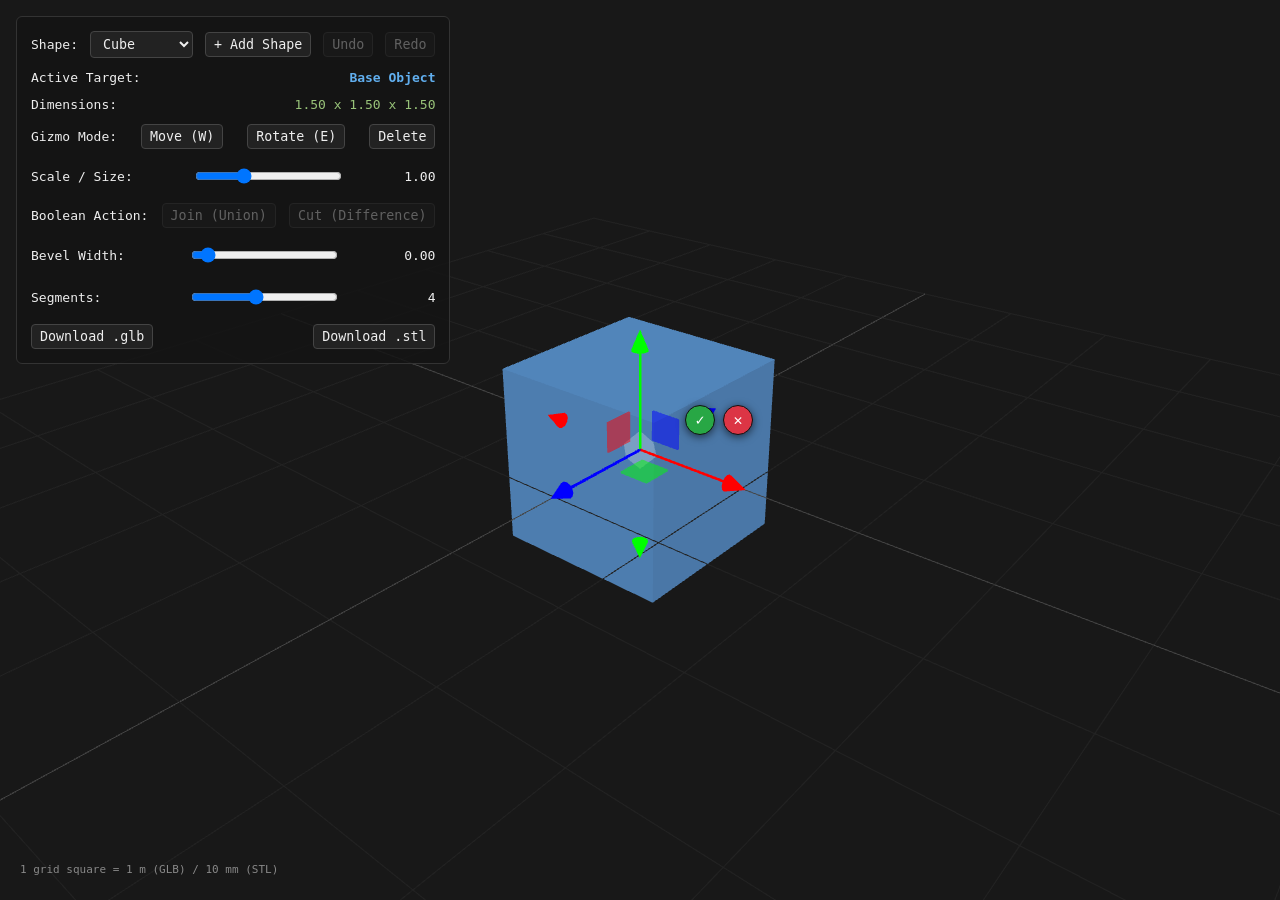
==== index.html @ cc40843d "Fix dir structure" ====
<!DOCTYPE html>
<html lang="en">
<head>
  <meta charset="utf-8">
  <title>Smoothie 3D</title>
  <link rel="stylesheet" href="./style.css"> 
  <script type="importmap">
  {
    "imports": {
      "three": "/vendor/three.module.js",
      "three/addons/": "/vendor/addons/"
    }
  }
  </script>
</head>
<body>
  <div id="ui">
    <div class="control-row">
      <label for="shape-select">Shape:</label>
      <select id="shape-select">
        <option value="cube">Cube</option>
        <option value="cylinder">Cylinder</option>
        <option value="cone">Cone</option>
        <option value="monkey">Monkey</option>
      </select>
      <button id="add-shape-btn" type="button">+ Add Shape</button>
      <button id="btn-undo" type="button" title="Undo Boolean (Ctrl+Z)">Undo</button>
      <button id="btn-redo" type="button" title="Redo Boolean (Ctrl+Shift+Z)">Redo</button>
    </div>

    <div class="control-row">
      <label>Active Target:</label>
      <strong id="active-target-label" style="color: #61afef;">Base Object</strong>
    </div>
    <div class="control-row" color: #abb2bf;">
      <label>Dimensions:</label> <span id="target-dimensions" style="color: #98c379;">--</span>
    </div>

    <div class="control-row">
      <label>Gizmo Mode:</label>
      <button id="mode-translate" type="button">Move (W)</button>
      <button id="mode-rotate" type="button">Rotate (E)</button>
      <button id="btn-delete" type="button">Delete</button>
    </div>

    <div class="control-row">
      <label for="shape-scale">Scale / Size:</label>
      <input type="range" id="shape-scale" min="0.2" max="3.0" step="0.05" value="1.0">
      <span id="shape-scale-val">1.0</span>
    </div>

    <div class="control-row">
      <label>Boolean Action:</label>
      <button id="btn-union" type="button">Join (Union)</button>
      <button id="btn-diff" type="button">Cut (Difference)</button>
    </div>

    <div class="control-row">
      <label for="bevel-width">Bevel Width:</label>
      <input type="range" id="bevel-width" min="0" max="0.5" step="0.02" value="0.0">
      <span id="bevel-width-val">0.0</span>
    </div>

    <div class="control-row">
      <label for="bevel-segments">Segments:</label>
      <input type="range" id="bevel-segments" min="1" max="8" step="1" value="4">
      <span id="bevel-segments-val">4</span>
    </div>

    <div class="control-row">
      <button id="btn-export-glb" type="button">Download .glb</button>
      <button id="btn-export-stl" type="button">Download .stl</button>
    </div>
  </div>

  <div id="gizmo-hud">
    <button id="hud-confirm" class="hud-btn" type="button" title="Confirm Placement">✓</button>
    <button id="hud-cancel" class="hud-btn" type="button" title="Cancel Move">✕</button>
  </div>

  <canvas id="viewport"></canvas>
  <script type="module" src="./bundle.js"></script>
  <div id="scale-indicator" style="
    position: absolute;
    bottom: 20px;
    left: 20px;
    display: flex;
    flex-direction: column;
    align-items: flex-end;
    font-family: monospace;
    font-size: 11px;
    color: #888;
    pointer-events: none;
    user-select: none;
  ">
  <div style="margin-bottom: 4px;">1 grid square = 1 m (GLB) / 10 mm (STL)</div>
</div>
</body>
</html>
---- style.css ----
body {
  margin: 0;
  padding: 0;
  overflow: hidden;
  background-color: #111;
  font-family: monospace;
  color: #eee;
}

#viewport {
  width: 100vw;
  height: 100vh;
  display: block;
}

#ui {
  position: absolute;
  top: 16px;
  left: 16px;
  background: rgba(20, 20, 20, 0.85);
  border: 1px solid #333;
  padding: 14px;
  border-radius: 6px;
  display: flex;
  flex-direction: column;
  gap: 12px;
  z-index: 10;
}

.control-row {
  display: flex;
  justify-content: space-between;
  align-items: center;
  gap: 12px;
}

select, input, button {
  background: #222;
  border: 1px solid #444;
  color: #eee;
  padding: 4px 8px;
  border-radius: 4px;
  font-family: inherit;
}

button {
  cursor: pointer;
}

button:hover {
  background: #333;
}

#gizmo-hud {
  position: fixed;
  top: 0;
  left: 0;
  z-index: 9999;
  display: none;
  gap: 8px;
  pointer-events: auto;
}

.hud-btn {
  width: 30px;
  height: 30px;
  display: flex;
  align-items: center;
  justify-content: center;
  border-radius: 50%;
  border: 1px solid #111;
  font-size: 15px;
  font-weight: bold;
  color: #ffffff;
  cursor: pointer;
  box-shadow: 0 2px 8px rgba(0, 0, 0, 0.6);
}

#hud-confirm {
  background: #28a745;
}

#hud-confirm:hover {
  background: #34c759;
}

#hud-cancel {
  background: #dc3545;
}

#hud-cancel:hover {
  background: #ff453a;
}
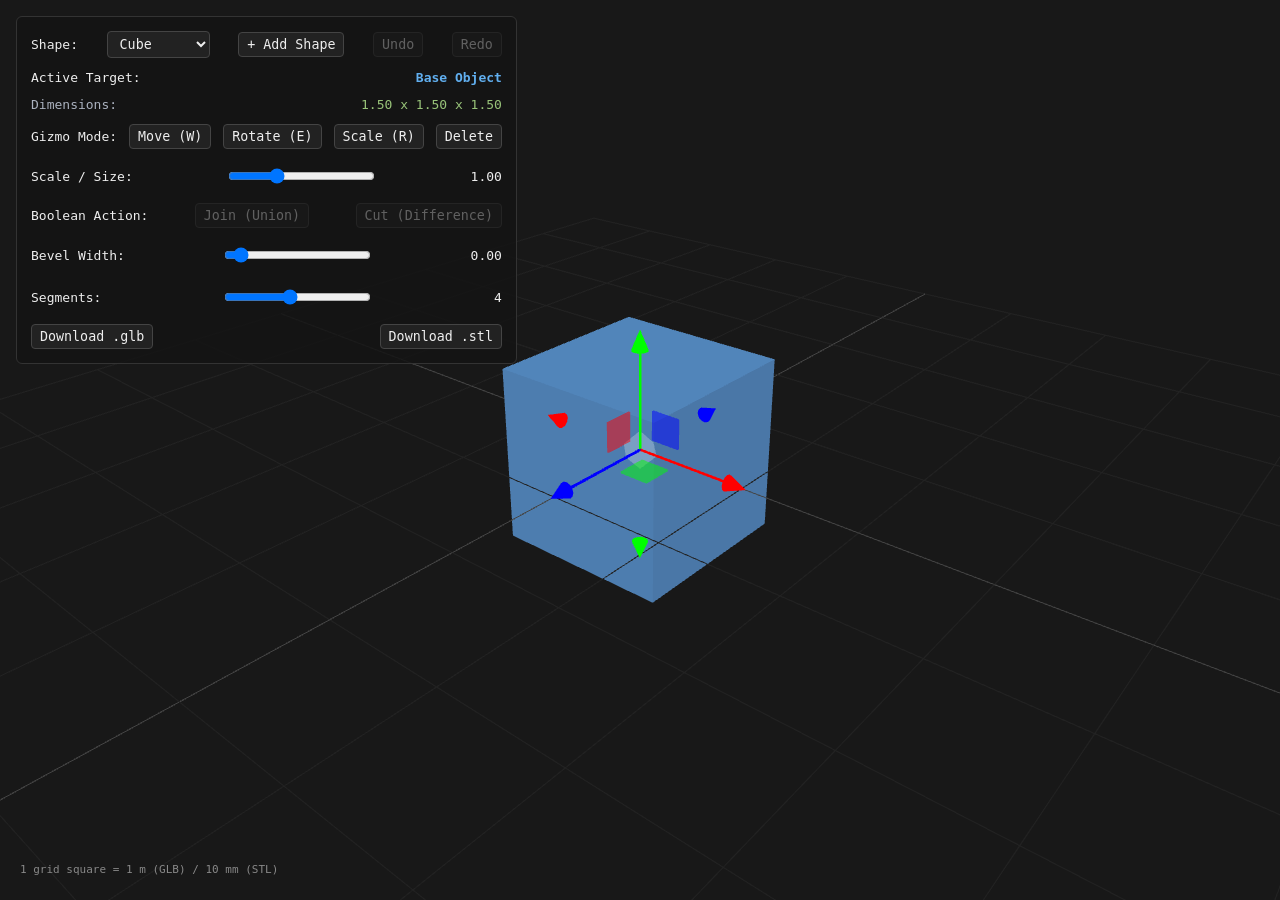
==== commit 9f78f752: "Add scaling feature" ====
--- a/index.html
+++ b/index.html
@@ -32,7 +32,7 @@
       <label>Active Target:</label>
       <strong id="active-target-label" style="color: #61afef;">Base Object</strong>
     </div>
-    <div class="control-row" color: #abb2bf;">
+    <div class="control-row" style="color: #abb2bf;">
       <label>Dimensions:</label> <span id="target-dimensions" style="color: #98c379;">--</span>
     </div>
 
@@ -40,6 +40,7 @@
       <label>Gizmo Mode:</label>
       <button id="mode-translate" type="button">Move (W)</button>
       <button id="mode-rotate" type="button">Rotate (E)</button>
+      <button id="mode-scale" type="button">Scale (R)</button>
       <button id="btn-delete" type="button">Delete</button>
     </div>
 
@@ -93,7 +94,7 @@
     pointer-events: none;
     user-select: none;
   ">
-  <div style="margin-bottom: 4px;">1 grid square = 1 m (GLB) / 10 mm (STL)</div>
-</div>
+    <div style="margin-bottom: 4px;">1 grid square = 1 m (GLB) / 10 mm (STL)</div>
+  </div>
 </body>
 </html>
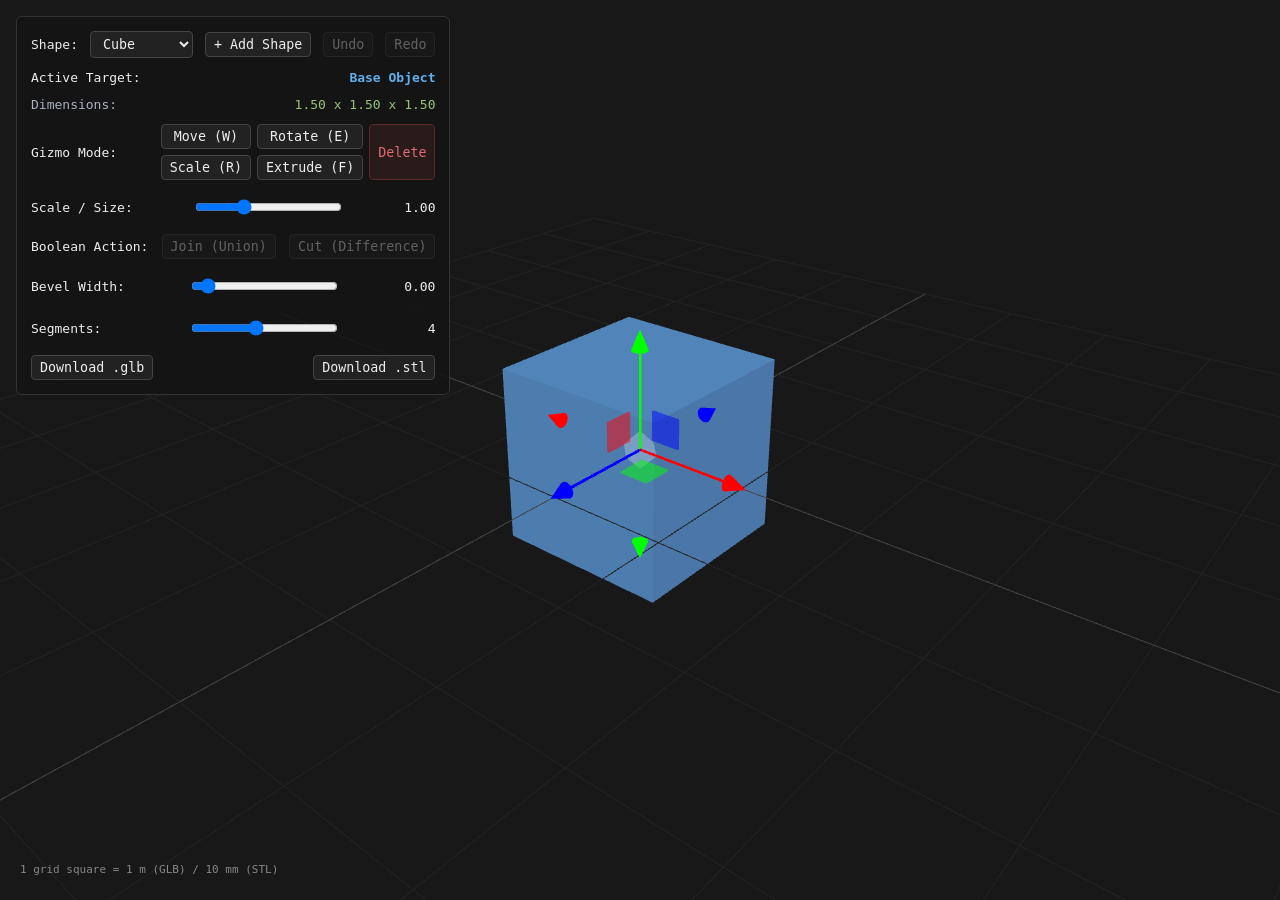
==== commit 8f869deb: "Add extrusion feature" ====
--- a/index.html
+++ b/index.html
@@ -38,10 +38,13 @@
 
     <div class="control-row">
       <label>Gizmo Mode:</label>
-      <button id="mode-translate" type="button">Move (W)</button>
-      <button id="mode-rotate" type="button">Rotate (E)</button>
-      <button id="mode-scale" type="button">Scale (R)</button>
-      <button id="btn-delete" type="button">Delete</button>
+      <div class="gizmo-btn-grid">
+        <button id="mode-translate" type="button">Move (W)</button>
+        <button id="mode-rotate" type="button">Rotate (E)</button>
+        <button id="mode-scale" type="button">Scale (R)</button>
+        <button id="mode-extrude" type="button">Extrude (F)</button>
+        <button id="btn-delete" type="button">Delete</button>
+      </div>
     </div>
 
     <div class="control-row">
--- a/style.css
+++ b/style.css
@@ -91,3 +91,44 @@
 #hud-cancel:hover {
   background: #ff453a;
 }
+
+.gizmo-btn-grid {
+  display: grid;
+  grid-template-columns: repeat(2, auto) auto;
+  grid-template-areas:
+    "move   rotate  delete"
+    "scale  extrude delete";
+  gap: 6px;
+  align-items: stretch;
+}
+
+#mode-translate {
+  grid-area: move;
+}
+
+#mode-rotate {
+  grid-area: rotate;
+}
+
+#mode-scale {
+  grid-area: scale;
+}
+
+#mode-extrude {
+  grid-area: extrude;
+}
+
+#btn-delete {
+  grid-area: delete;
+  display: flex;
+  align-items: center;
+  justify-content: center;
+  background: #2a1b1b;
+  border-color: #5c2828;
+  color: #e06c75;
+}
+
+#btn-delete:hover {
+  background: #3d2222;
+  border-color: #e06c75;
+}
